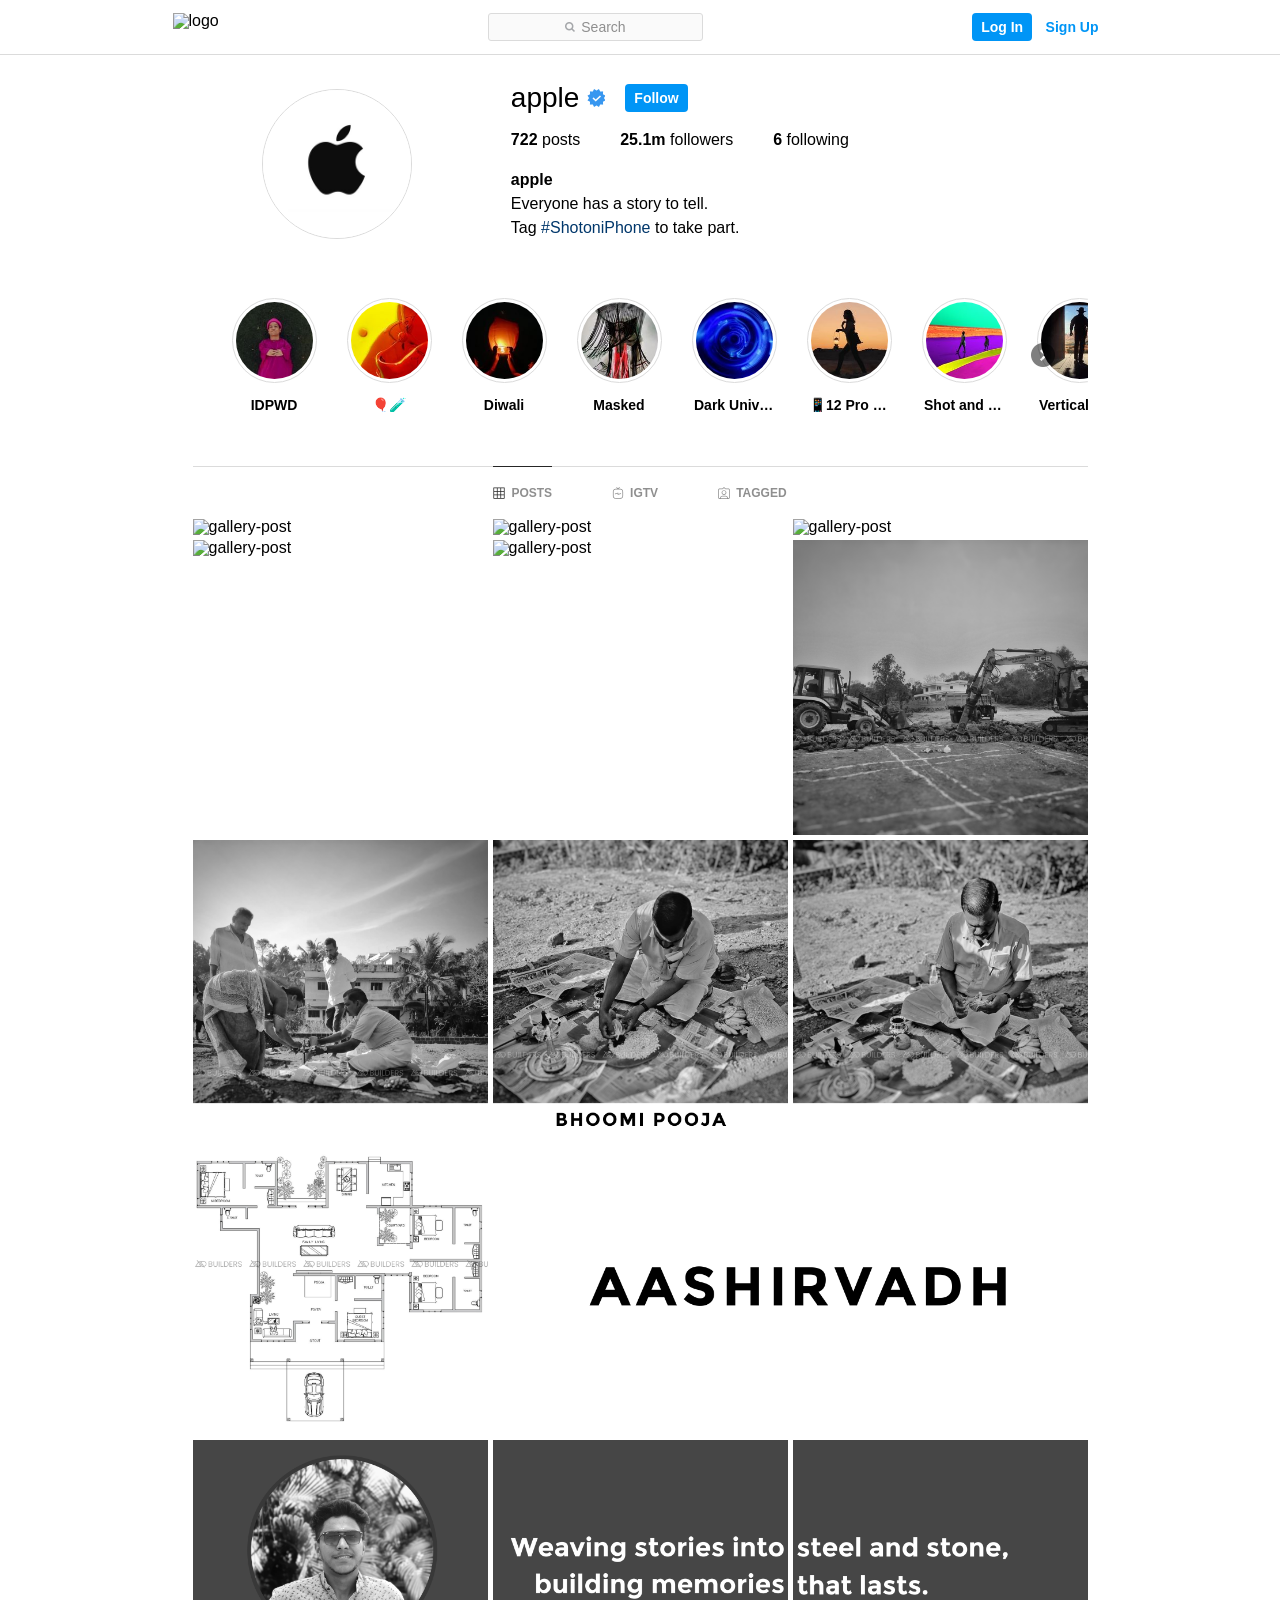
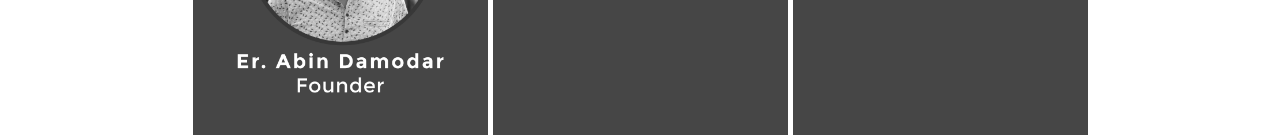
==== index.html @ 60417e62 "initial" ====
<!DOCTYPE html>
<html lang="en">
  <head>
    <meta charset="UTF-8" />
    <meta name="viewport" content="width=device-width, initial-scale=1.0" />
    <meta http-equiv="X-UA-Compatible" content="ie=edge" />
    <title>Modern CSS Basics - Instagram Profile Page (Syntax - Class)</title>
    <link rel="stylesheet" href="style.css" />
  </head>

  <body>
    <nav>
      <div class="mock"></div>
      <div class="fixed">
        <div class="nav-content">
          <img class="logo" alt="logo" src="images/logo.png" />
          <div class="desktop-only">
            <div class="search-guide">
              <span class="search-icon"></span>
              <span class="search-placeholder">Search</span>
            </div>
          </div>
          <div>
            <button class="primary">Log In</button>
            <button>Sign Up</button>
          </div>
        </div>
      </div>
    </nav>
    <main>
      <header>
        <div class="header-wrap">
          <div class="profile-pic">
            <img src="images/profile-logo.jpg" alt="profile-logo" />
          </div>
          <div class="profile-info">
            <div class="title row">
              <h2>apple</h2>
              <span class="verfied-icon"></span>
              <button class="primary">Follow</button>
            </div>
            <div class="desktop-only">
              <div class="details row">
                <ul>
                  <li><span>722</span> posts</li>
                  <li><span>25.1m</span> followers</li>
                  <li><span>6</span> following</li>
                </ul>
              </div>
              <div class="descriptions row last">
                <h1>apple</h1>
                <span>
                  Everyone has a story to tell.
                  <br />
                  Tag <a>#ShotoniPhone</a> to take part.
                </span>
              </div>
            </div>
          </div>
        </div>
        <div class="profile-info mobile-only">
          <div class="descriptions row">
            <h1>apple</h1>
            <span>
              Everyone has a story to tell.
              <br />
              Tag <a>#ShotoniPhone</a> to take part.
            </span>
          </div>
        </div>
      </header>

      <ul class="stories">
        <li class="story-item">
          <div class="image">
            <img src="images/story-1.jpg" />
          </div>
          <div class="title">IDPWD</div>
        </li>
        <li class="story-item">
          <div class="image">
            <img src="images/story-2.jpg" />
          </div>
          <div class="title">🎈🧪</div>
        </li>
        <li class="story-item">
          <div class="image">
            <img src="images/story-3.jpg" />
          </div>
          <div class="title">Diwali</div>
        </li>
        <li class="story-item">
          <div class="image">
            <img src="images/story-4.jpg" />
          </div>
          <div class="title">Masked</div>
        </li>
        <li class="story-item">
          <div class="image">
            <img src="images/story-5.jpg" />
          </div>
          <div class="title">Dark Universe</div>
        </li>
        <li class="story-item">
          <div class="image">
            <img src="images/story-6.jpg" />
          </div>
          <div class="title">📱12 Pro 🎥 Test</div>
        </li>
        <li class="story-item">
          <div class="image">
            <img src="images/story-7.jpg" />
          </div>
          <div class="title">Shot and Edited</div>
        </li>
        <li class="story-item">
          <div class="image">
            <img src="images/story-8.jpg" />
          </div>
          <div class="title">Vertical Cinema</div>
        </li>
        <li class="story-item">
          <div class="image">
            <img src="images/story-9.jpg" />
          </div>
          <div class="title">Hermitage 🎨</div>
        </li>
        <li class="story-item">
          <div class="image">
            <img src="images/story-10.jpg" />
          </div>
          <div class="title">🐌💗</div>
        </li>
        <li class="story-item">
          <div class="image">
            <img src="images/story-11.jpg" />
          </div>
          <div class="title">💧+💡</div>
        </li>
        <button class="slider-button-next desktop-only">
          <div class="arrow-right-icon"></div>
        </button>
      </ul>

      <div class="desktop-only">
        <div class="tabs">
          <div class="tab-item active" style="margin-right: 60px;">
            <svg
              aria-label="Posts"
              class="_8-yf5"
              fill="#262626"
              height="12"
              viewBox="0 0 48 48"
              width="12"
            >
              <path
                clip-rule="evenodd"
                d="M45 1.5H3c-.8 0-1.5.7-1.5 1.5v42c0 .8.7 1.5 1.5 1.5h42c.8 0 1.5-.7 1.5-1.5V3c0-.8-.7-1.5-1.5-1.5zm-40.5 3h11v11h-11v-11zm0 14h11v11h-11v-11zm11 25h-11v-11h11v11zm14 0h-11v-11h11v11zm0-14h-11v-11h11v11zm0-14h-11v-11h11v11zm14 28h-11v-11h11v11zm0-14h-11v-11h11v11zm0-14h-11v-11h11v11z"
                fill-rule="evenodd"
              ></path>
            </svg>
            <span>POSTS</span>
          </div>
          <div class="tab-item" style="margin-right: 60px;">
            <svg
              aria-label="Posts"
              class="_8-yf5"
              fill="#8e8e8e"
              height="12"
              viewBox="0 0 48 48"
              width="12"
            >
              <path
                d="M41 10c-2.2-2.1-4.8-3.5-10.4-3.5h-3.3L30.5 3c.6-.6.5-1.6-.1-2.1-.6-.6-1.6-.5-2.1.1L24 5.6 19.7 1c-.6-.6-1.5-.6-2.1-.1-.6.6-.7 1.5-.1 2.1l3.2 3.5h-3.3C11.8 6.5 9.2 7.9 7 10c-2.1 2.2-3.5 4.8-3.5 10.4v13.1c0 5.7 1.4 8.3 3.5 10.5 2.2 2.1 4.8 3.5 10.4 3.5h13.1c5.7 0 8.3-1.4 10.5-3.5 2.1-2.2 3.5-4.8 3.5-10.4V20.5c0-5.7-1.4-8.3-3.5-10.5zm.5 23.6c0 5.2-1.3 7-2.6 8.3-1.4 1.3-3.2 2.6-8.4 2.6H17.4c-5.2 0-7-1.3-8.3-2.6-1.3-1.4-2.6-3.2-2.6-8.4v-13c0-5.2 1.3-7 2.6-8.3 1.4-1.3 3.2-2.6 8.4-2.6h13.1c5.2 0 7 1.3 8.3 2.6 1.3 1.4 2.6 3.2 2.6 8.4v13zM34.6 25l-9.1 2.8v-3.7c0-.5-.2-.9-.6-1.2-.4-.3-.9-.4-1.3-.2l-11.1 3.4c-.8.2-1.2 1.1-1 1.9.2.8 1.1 1.2 1.9 1l9.1-2.8v3.7c0 .5.2.9.6 1.2.3.2.6.3.9.3.1 0 .3 0 .4-.1l11.1-3.4c.8-.2 1.2-1.1 1-1.9s-1.1-1.2-1.9-1z"
              ></path>
            </svg>
            <span>IGTV</span>
          </div>
          <div class="tab-item">
            <svg
              aria-label="Tagged"
              class="_8-yf5"
              fill="#8e8e8e"
              height="12"
              viewBox="0 0 48 48"
              width="12"
            >
              <path
                d="M41.5 5.5H30.4c-.5 0-1-.2-1.4-.6l-4-4c-.6-.6-1.5-.6-2.1 0l-4 4c-.4.4-.9.6-1.4.6h-11c-3.3 0-6 2.7-6 6v30c0 3.3 2.7 6 6 6h35c3.3 0 6-2.7 6-6v-30c0-3.3-2.7-6-6-6zm-29.4 39c-.6 0-1.1-.6-1-1.2.7-3.2 3.5-5.6 6.8-5.6h12c3.4 0 6.2 2.4 6.8 5.6.1.6-.4 1.2-1 1.2H12.1zm32.4-3c0 1.7-1.3 3-3 3h-.6c-.5 0-.9-.4-1-.9-.6-5-4.8-8.9-9.9-8.9H18c-5.1 0-9.4 3.9-9.9 8.9-.1.5-.5.9-1 .9h-.6c-1.7 0-3-1.3-3-3v-30c0-1.7 1.3-3 3-3h11.1c1.3 0 2.6-.5 3.5-1.5L24 4.1 26.9 7c.9.9 2.2 1.5 3.5 1.5h11.1c1.7 0 3 1.3 3 3v30zM24 12.5c-5.3 0-9.6 4.3-9.6 9.6s4.3 9.6 9.6 9.6 9.6-4.3 9.6-9.6-4.3-9.6-9.6-9.6zm0 16.1c-3.6 0-6.6-2.9-6.6-6.6 0-3.6 2.9-6.6 6.6-6.6s6.6 2.9 6.6 6.6c0 3.6-3 6.6-6.6 6.6z"
              ></path>
            </svg>
            <span>TAGGED</span>
          </div>
        </div>
      </div>
      <div class="mobile-tabs mobile-only">
        <ul>
          <li>
            <div>722</div>
            posts
          </li>
          <li>
            <div>25.1m</div>
            followers
          </li>
          <li>
            <div>6</div>
            following
          </li>
        </ul>
        <div class="actions">
          <svg
            aria-label="Posts"
            class="_8-yf5"
            fill="rgb(0, 149, 246)"
            height="24"
            viewBox="0 0 48 48"
            width="24"
          >
            <path
              clip-rule="evenodd"
              d="M45 1.5H3c-.8 0-1.5.7-1.5 1.5v42c0 .8.7 1.5 1.5 1.5h42c.8 0 1.5-.7 1.5-1.5V3c0-.8-.7-1.5-1.5-1.5zm-40.5 3h11v11h-11v-11zm0 14h11v11h-11v-11zm11 25h-11v-11h11v11zm14 0h-11v-11h11v11zm0-14h-11v-11h11v11zm0-14h-11v-11h11v11zm14 28h-11v-11h11v11zm0-14h-11v-11h11v11zm0-14h-11v-11h11v11z"
              fill-rule="evenodd"
            ></path>
          </svg>
          <svg
            aria-label="Posts"
            class="_8-yf5"
            fill="#8e8e8e"
            height="24"
            viewBox="0 0 48 48"
            width="24"
          >
            <path
              d="M41 10c-2.2-2.1-4.8-3.5-10.4-3.5h-3.3L30.5 3c.6-.6.5-1.6-.1-2.1-.6-.6-1.6-.5-2.1.1L24 5.6 19.7 1c-.6-.6-1.5-.6-2.1-.1-.6.6-.7 1.5-.1 2.1l3.2 3.5h-3.3C11.8 6.5 9.2 7.9 7 10c-2.1 2.2-3.5 4.8-3.5 10.4v13.1c0 5.7 1.4 8.3 3.5 10.5 2.2 2.1 4.8 3.5 10.4 3.5h13.1c5.7 0 8.3-1.4 10.5-3.5 2.1-2.2 3.5-4.8 3.5-10.4V20.5c0-5.7-1.4-8.3-3.5-10.5zm.5 23.6c0 5.2-1.3 7-2.6 8.3-1.4 1.3-3.2 2.6-8.4 2.6H17.4c-5.2 0-7-1.3-8.3-2.6-1.3-1.4-2.6-3.2-2.6-8.4v-13c0-5.2 1.3-7 2.6-8.3 1.4-1.3 3.2-2.6 8.4-2.6h13.1c5.2 0 7 1.3 8.3 2.6 1.3 1.4 2.6 3.2 2.6 8.4v13zM34.6 25l-9.1 2.8v-3.7c0-.5-.2-.9-.6-1.2-.4-.3-.9-.4-1.3-.2l-11.1 3.4c-.8.2-1.2 1.1-1 1.9.2.8 1.1 1.2 1.9 1l9.1-2.8v3.7c0 .5.2.9.6 1.2.3.2.6.3.9.3.1 0 .3 0 .4-.1l11.1-3.4c.8-.2 1.2-1.1 1-1.9s-1.1-1.2-1.9-1z"
            ></path>
          </svg>
          <svg
            aria-label="Tagged"
            class="_8-yf5"
            fill="#8e8e8e"
            height="24"
            viewBox="0 0 48 48"
            width="24"
          >
            <path
              d="M41.5 5.5H30.4c-.5 0-1-.2-1.4-.6l-4-4c-.6-.6-1.5-.6-2.1 0l-4 4c-.4.4-.9.6-1.4.6h-11c-3.3 0-6 2.7-6 6v30c0 3.3 2.7 6 6 6h35c3.3 0 6-2.7 6-6v-30c0-3.3-2.7-6-6-6zm-29.4 39c-.6 0-1.1-.6-1-1.2.7-3.2 3.5-5.6 6.8-5.6h12c3.4 0 6.2 2.4 6.8 5.6.1.6-.4 1.2-1 1.2H12.1zm32.4-3c0 1.7-1.3 3-3 3h-.6c-.5 0-.9-.4-1-.9-.6-5-4.8-8.9-9.9-8.9H18c-5.1 0-9.4 3.9-9.9 8.9-.1.5-.5.9-1 .9h-.6c-1.7 0-3-1.3-3-3v-30c0-1.7 1.3-3 3-3h11.1c1.3 0 2.6-.5 3.5-1.5L24 4.1 26.9 7c.9.9 2.2 1.5 3.5 1.5h11.1c1.7 0 3 1.3 3 3v30zM24 12.5c-5.3 0-9.6 4.3-9.6 9.6s4.3 9.6 9.6 9.6 9.6-4.3 9.6-9.6-4.3-9.6-9.6-9.6zm0 16.1c-3.6 0-6.6-2.9-6.6-6.6 0-3.6 2.9-6.6 6.6-6.6s6.6 2.9 6.6 6.6c0 3.6-3 6.6-6.6 6.6z"
            ></path>
          </svg>
        </div>
      </div>

      <div class="gallery">
        <div class="gallery-item">
          <img alt="gallery-post" src="images/posts/AD_16.jpg" />
          <span class="media-icon"></span>
        </div>
        <div class="gallery-item">
          <img alt="gallery-post" src="images/posts/AD_15.jpg" />
          <span class="media-icon"></span>
        </div>
        <div class="gallery-item">
          <img alt="gallery-post" src="images/posts/AD_14.jpg" />
          <span class="media-icon"></span>
        </div>
       <div class="gallery-item">
          <img alt="gallery-post" src="images/posts/AD_13.jpg" />
          <span class="media-icon"></span>
        </div>
        <div class="gallery-item">
          <img alt="gallery-post" src="images/posts/AD_12.jpg" />
          <span class="media-icon"></span>
        </div>
        <div class="gallery-item">
          <img alt="gallery-post" src="images/posts/AD_11.jpg" />
          <span class="media-icon"></span>
        </div>
        <div class="gallery-item">
          <img alt="gallery-post" src="images/posts/AD_10.jpg" />
          <span class="media-icon"></span>
        </div>
        <div class="gallery-item">
          <img alt="gallery-post" src="images/posts/AD_9.jpg" />
          <span class="media-icon"></span>
        </div>
        <div class="gallery-item">
          <img alt="gallery-post" src="images/posts/AD_8.jpg" />
          <span class="media-icon"></span>
        </div>
        <div class="gallery-item">
          <img alt="gallery-post" src="images/posts/AD_7.jpg" />
          <span class="media-icon"></span>
        </div>
        <div class="gallery-item">
          <img alt="gallery-post" src="images/posts/AD_6.png" />
          <span class="media-icon"></span>
        </div>
        <div class="gallery-item">
          <img alt="gallery-post" src="images/posts/AD_5.png" />
          <span class="media-icon"></span>
        </div>
        <div class="gallery-item">
          <img alt="gallery-post" src="images/posts/AD_4.png" />
          <span class="media-icon"></span>
        </div>
        <div class="gallery-item">
          <img alt="gallery-post" src="images/posts/AD_3.png" />
          <span class="media-icon"></span>
        </div>
        <div class="gallery-item">
          <img alt="gallery-post" src="images/posts/AD_2.png" />
          <span class="media-icon"></span>
        </div>
      </div>
    </main>
  </body>
</html>
---- style.css ----
@import url("./reset.css");
@import url("./common.css");

/* Navigation */
.nav-content .logo {
  height: 29px;
}
.search-guide .search-placeholder {
  color: hsl(0, 0%, 56%);
  font-size: 14px;
  margin-left: 6px;
}
.search-guide {
  width: 215px;
  background: hsl(0, 0%, 98%);
  display: flex;
  justify-content: center;
  align-items: center;
  padding: 6px 26px;
  border-radius: 3px;
  border: 1px solid hsl(0, 0%, 86%);
}
nav .nav-content {
  max-width: 935px;
  margin: 0 auto;
  height: 54px;
  display: flex;
  justify-content: space-between;
  align-items: center;
}
@media only screen and (max-width: 735px) {
  nav .nav-content {
    padding: 0 20px;
  }
}
nav .mock {
  height: 54px;
}
nav .fixed {
  position: fixed;
  top: 0;
  width: 100%;
  background: white;
  border-bottom: 1px solid hsl(0, 0%, 86%);
  z-index: 1;
}

/* Profile */
header {
  margin-bottom: 44px;
}
.header-wrap {
  display: grid;
  grid-template-columns: 1fr 2fr;
  column-gap: 30px;
}
@media only screen and (max-width: 735px) {
  header {
    display: block;
    margin-bottom: 0px;
  }
  .header-wrap {
    display: flex;
    padding: 14px;
    column-gap: 0px;
  }
}

.header-wrap .profile-pic {
  height: 160px;
  display: flex;
  justify-content: center;
  align-items: center;
}
.header-wrap .profile-pic img {
  width: 150px;
  height: 150px;
  border-radius: 1000px;
  border: 1px solid hsl(0, 0%, 86%);
}
@media only screen and (max-width: 735px) {
  .header-wrap .profile-pic {
    width: 77px;
    height: 77px;
    margin-right: 28px;
  }
  .header-wrap .profile-pic img {
    width: 100%;
    height: 100%;
  }
}

.profile-info .title h2 {
  font-size: 28px;
  font-weight: 300;
}
.profile-info .title span {
  margin-left: 8px;
}
.profile-info .title button {
  margin-left: 20px;
}
@media only screen and (max-width: 735px) {
  .profile-info .title h2 {
    display: inline-block;
    margin-bottom: 12px;
  }
  .profile-info .title span {
    display: inline-block;
  }
  .profile-info .title button {
    display: block;
    margin-left: 0px;
  }
}
.profile-info .title {
  display: flex;
  align-items: center;
}
@media only screen and (max-width: 735px) {
  .profile-info .title {
    display: block;
  }
}
.profile-info .details li {
  font-size: 16px;
  font-weight: 400;
  margin-right: 40px;
}
.profile-info .details li span {
  font-weight: 600;
}
.profile-info .details ul {
  display: flex;
}
.profile-info .descriptions h1 {
  font-weight: 600;
  line-height: 24px;
}
.profile-info .descriptions span {
  font-weight: 400;
  line-height: 24px;
}
.profile-info .descriptions a {
  color: hsl(209, 100%, 21%);
}
@media only screen and (max-width: 735px) {
  .profile-info .descriptions {
    padding-left: 16px;
    padding-bottom: 21px;
    font-size: 14px;
    margin-bottom: 0px !important;
  }
  .profile-info .descriptions h1 {
    line-height: 20px;
  }
  .profile-info .descriptions span {
    line-height: 20px;
  }
}
.profile-info .row {
  margin-bottom: 20px;
}
.profile-info .row.last {
  margin-bottom: 0px;
}

/* Story */
.story-item .image {
  padding: 3px;
  border-radius: 1000px;
  border: 1px solid hsl(0, 0%, 86%);
}
.story-item .image img {
  border-radius: 1000px;
  width: 77px;
  height: 77px;
  display: block;
}
@media only screen and (max-width: 735px) {
  .story-item .image img {
    width: 56px;
    height: 56px;
  }
}
.story-item .title {
  padding-top: 15px;
  font-size: 14px;
  font-weight: 600;
  text-align: center;
  white-space: nowrap;
  width: 80px;
  overflow: hidden;
  text-overflow: ellipsis;
}
@media only screen and (max-width: 735px) {
  .story-item .title {
    font-size: 12px;
    padding-top: 8px;
    font-weight: 400;
    width: 65px;
  }
}
.story-item {
  display: flex;
  flex-direction: column;
  align-items: center;
  padding: 10px 15px;
}
@media only screen and (max-width: 735px) {
  .story-item {
    padding: 0px 5px;
  }
}
.stories {
  display: flex;
  justify-content: start;
  padding: 0 24px;
  overflow-x: scroll;
  position: relative;
  margin-bottom: 44px;
}
@media only screen and (max-width: 735px) {
  .stories {
    padding: 0;
    margin-bottom: 21px;
  }
}

.slider-button-next {
  position: sticky;
  right: 0;
  cursor: pointer;
}

/* Tabs */
.tab-item span {
  font-size: 12px;
  font-weight: 600;
  color: hsl(0, 0%, 56%);
  margin-left: 6px;
}
.tab-item {
  display: flex;
  align-items: center;
  height: 52px;
}
.tab-item.active {
  border-top: 1px solid hsl(0, 0%, 15%);
  margin-top: -1px;
  color: hsl(0, 0%, 15%);
}
.tabs {
  border-top: 1px solid hsl(0, 0%, 86%);
  display: flex;
  justify-content: center;
}

/* Mobile Tabs */
.mobile-tabs li {
  font-size: 14px;
  font-weight: 400;
  color: rgb(142, 142, 142);
  line-height: 18px;
  text-align: center;
}
.mobile-tabs li div {
  font-weight: 600;
  color: rgb(38, 38, 38);
}
.mobile-tabs ul {
  display: grid;
  grid-template-columns: repeat(3, 1fr);
  padding: 12px 0;
  border-top: 1px solid rgb(219, 219, 219);
}
.mobile-tabs .actions {
  display: flex;
  justify-content: space-around;
  height: 44px;
  align-items: center;
  border-top: 1px solid rgb(219, 219, 219);
}

/* Gallery */
.gallery {
  display: grid;
  grid-template-columns: repeat(3, 1fr);
  gap: 5px;
}
@media only screen and (max-width: 735px) {
  .gallery {
    gap: 3px;
  }
}
.gallery-item {
  position: relative;
}
.gallery-item img {
  width: 100%;
  display: block;
}
.gallery-item .media-icon {
  position: absolute;
  top: 0px;
  right: 0px;
}
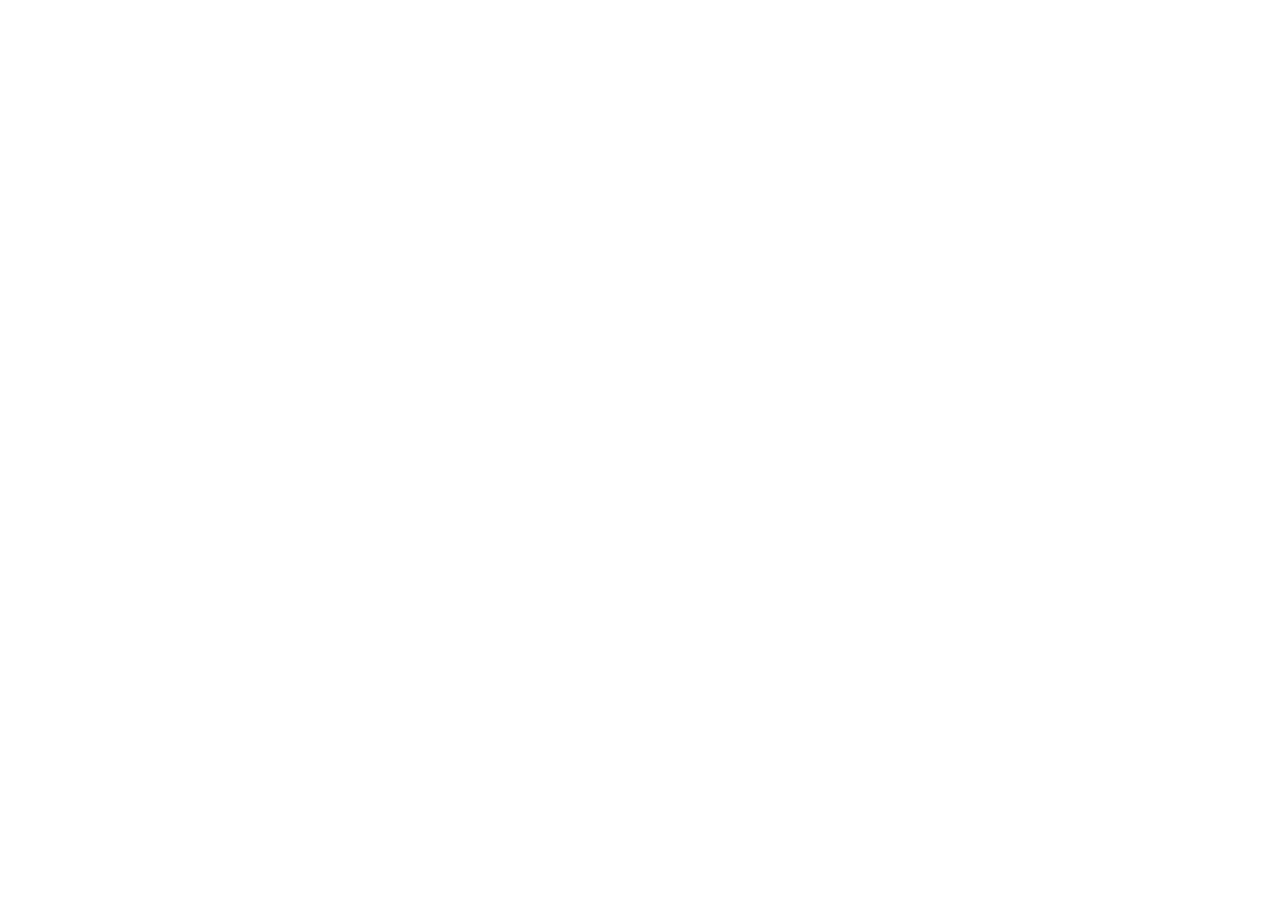
==== commit 503c6c67: "cc" ====
--- a/index.html
+++ b/index.html
@@ -8,7 +8,7 @@
     <link rel="stylesheet" href="style.css" />
   </head>
 
-  <body>
+  <!-- <body>
     <nav>
       <div class="mock"></div>
       <div class="fixed">
@@ -253,65 +253,65 @@
       <div class="gallery">
         <div class="gallery-item">
           <img alt="gallery-post" src="images/posts/AD_16.jpg" />
-          <span class="media-icon"></span>
+          
         </div>
         <div class="gallery-item">
           <img alt="gallery-post" src="images/posts/AD_15.jpg" />
-          <span class="media-icon"></span>
+          
         </div>
         <div class="gallery-item">
           <img alt="gallery-post" src="images/posts/AD_14.jpg" />
-          <span class="media-icon"></span>
+          
         </div>
        <div class="gallery-item">
           <img alt="gallery-post" src="images/posts/AD_13.jpg" />
-          <span class="media-icon"></span>
+          
         </div>
         <div class="gallery-item">
           <img alt="gallery-post" src="images/posts/AD_12.jpg" />
-          <span class="media-icon"></span>
+          
         </div>
         <div class="gallery-item">
           <img alt="gallery-post" src="images/posts/AD_11.jpg" />
-          <span class="media-icon"></span>
+          
         </div>
         <div class="gallery-item">
           <img alt="gallery-post" src="images/posts/AD_10.jpg" />
-          <span class="media-icon"></span>
+          
         </div>
         <div class="gallery-item">
           <img alt="gallery-post" src="images/posts/AD_9.jpg" />
-          <span class="media-icon"></span>
+          
         </div>
         <div class="gallery-item">
           <img alt="gallery-post" src="images/posts/AD_8.jpg" />
-          <span class="media-icon"></span>
+          
         </div>
         <div class="gallery-item">
           <img alt="gallery-post" src="images/posts/AD_7.jpg" />
-          <span class="media-icon"></span>
+          
         </div>
         <div class="gallery-item">
           <img alt="gallery-post" src="images/posts/AD_6.png" />
-          <span class="media-icon"></span>
+          
         </div>
         <div class="gallery-item">
           <img alt="gallery-post" src="images/posts/AD_5.png" />
-          <span class="media-icon"></span>
+          
         </div>
         <div class="gallery-item">
           <img alt="gallery-post" src="images/posts/AD_4.png" />
-          <span class="media-icon"></span>
+          
         </div>
         <div class="gallery-item">
           <img alt="gallery-post" src="images/posts/AD_3.png" />
-          <span class="media-icon"></span>
+          
         </div>
         <div class="gallery-item">
           <img alt="gallery-post" src="images/posts/AD_2.png" />
-          <span class="media-icon"></span>
+          
         </div>
       </div>
     </main>
-  </body>
+  </body> -->
 </html>
